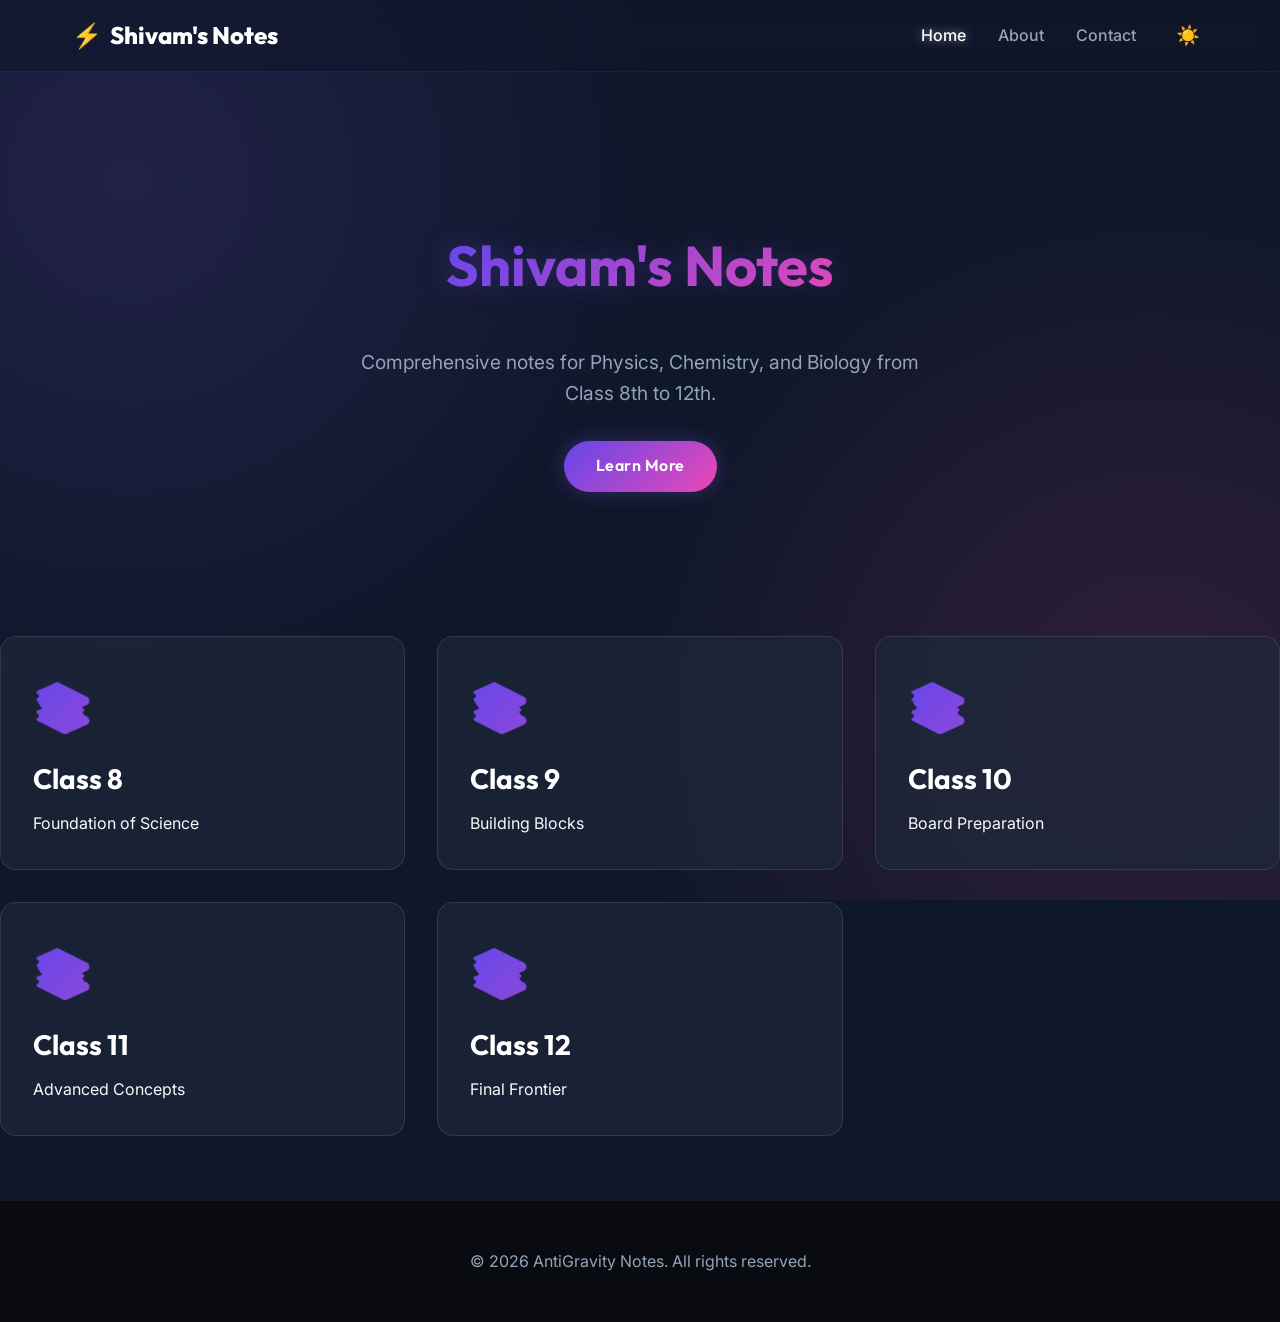
==== index.html @ c7ceaab6 "Add files via upload" ====
<!DOCTYPE html>
<html lang="en">

<head>
    <meta charset="UTF-8">
    <meta name="viewport" content="width=device-width, initial-scale=1.0">
    <title>Shivam's Notes | Class 8-12</title>
    <link rel="stylesheet" href="style.css">
    <link href="https://fonts.googleapis.com/css2?family=Outfit:wght@400;700&family=Inter:wght@400;600&display=swap"
        rel="stylesheet">
</head>

<body>
    <header>
        <div class="container">
            <nav>
                <a href="#" class="logo">
                    <span>⚡</span> Shivam's Notes
                </a>
                <div class="nav-links">
                    <a href="#" class="active">Home</a>
                    <a href="#about">About</a>
                    <a href="#contact">Contact</a>
                    <button id="theme-toggle" class="btn-icon" aria-label="Toggle Dark Mode">
                        ☀️
                    </button>
                </div>
            </nav>
        </div>
    </header>

    <main id="main-content" class="container fade-in">
        <!-- Content injected by script.js -->
        <div class="hero">
            <h1>Loading Knowledge...</h1>
        </div>
    </main>

    <footer>
        <div class="container">
            <p>&copy; 2026 AntiGravity Notes. All rights reserved.</p>
        </div>
    </footer>

    <script src="data.js"></script>
    <script>
        // Ensure data loads before main script uses it
        // data.js assigns to 'appData' global variable
    </script>
    <script src="script.js"></script>
</body>

</html>
---- style.css ----
:root {
    /* Color Palette - Premium & Vibrant */
    --primary-hue: 250;
    /* Deep Purple/Blue */
    --secondary-hue: 320;
    /* Pinkish/Magenta */
    --accent-hue: 190;
    /* Cyan/Teal */

    --bg-color: #0f172a;
    /* Dark Slate */
    --text-color: #f8fafc;
    --text-muted: #94a3b8;

    --primary: hsl(var(--primary-hue), 80%, 60%);
    --secondary: hsl(var(--secondary-hue), 80%, 60%);
    --accent: hsl(var(--accent-hue), 80%, 60%);

    --card-bg: rgba(30, 41, 59, 0.7);
    --card-border: rgba(255, 255, 255, 0.1);
    --glass-bg: rgba(15, 23, 42, 0.6);
    --glass-border: rgba(255, 255, 255, 0.05);

    --gradient-main: linear-gradient(135deg, var(--primary), var(--secondary));
    --gradient-hover: linear-gradient(135deg, var(--secondary), var(--primary));

    --font-heading: 'Outfit', sans-serif;
    --font-body: 'Inter', sans-serif;

    --transition-speed: 0.3s;
    --radius-lg: 1rem;
    --radius-md: 0.75rem;
    --shadow-lg: 0 10px 30px -10px rgba(0, 0, 0, 0.5);
    --shadow-glow: 0 0 20px rgba(139, 92, 246, 0.3);
}

body.light-mode {
    --bg-color: #f8fafc;
    /* Light Slate */
    --text-color: #1e293b;
    --text-muted: #64748b;

    --card-bg: rgba(255, 255, 255, 0.8);
    --card-border: rgba(0, 0, 0, 0.1);
    --glass-bg: rgba(255, 255, 255, 0.7);
    --glass-border: rgba(0, 0, 0, 0.05);

    --shadow-lg: 0 10px 30px -10px rgba(0, 0, 0, 0.1);
    --shadow-glow: 0 0 20px rgba(139, 92, 246, 0.15);
}

body.light-mode h1,
body.light-mode h2,
body.light-mode h3,
body.light-mode h4,
body.light-mode h5,
body.light-mode h6 {
    color: #0f172a;
    background: none;
    -webkit-text-fill-color: initial;
    text-shadow: none;
}

body.light-mode .nav-links a:hover,
body.light-mode .nav-links a.active {
    color: var(--primary);
    text-shadow: none;
}

body.light-mode .logo {
    color: var(--primary);
}

* {
    margin: 0;
    padding: 0;
    box-sizing: border-box;
}

body {
    font-family: var(--font-body);
    background-color: var(--bg-color);
    color: var(--text-color);
    line-height: 1.6;
    overflow-x: hidden;
    min-height: 100vh;
    background-image:
        radial-gradient(circle at 10% 20%, rgba(139, 92, 246, 0.15) 0%, transparent 40%),
        radial-gradient(circle at 90% 80%, rgba(236, 72, 153, 0.15) 0%, transparent 40%);
    background-attachment: fixed;
}

/* Typography */
h1,
h2,
h3,
h4,
h5,
h6 {
    font-family: var(--font-heading);
    font-weight: 700;
    line-height: 1.2;
    margin-bottom: 1rem;
    color: #fff;
}

h1 {
    font-size: 3.5rem;
    background: var(--gradient-main);
    -webkit-background-clip: text;
    background-clip: text;
    -webkit-text-fill-color: transparent;
    text-shadow: 0 0 30px rgba(139, 92, 246, 0.3);
}

h2 {
    font-size: 2.5rem;
}

h3 {
    font-size: 1.75rem;
}

a {
    text-decoration: none;
    color: inherit;
    transition: var(--transition-speed);
}

ul {
    list-style: none;
}

/* Utilities */
.container {
    max-width: 1200px;
    margin: 0 auto;
    padding: 0 2rem;
}

.btn {
    display: inline-block;
    padding: 0.8rem 2rem;
    border-radius: 2rem;
    font-weight: 600;
    cursor: pointer;
    transition: all var(--transition-speed) ease;
    border: none;
    font-family: var(--font-heading);
    letter-spacing: 0.5px;
}

.btn-primary {
    background: var(--gradient-main);
    color: white;
    box-shadow: var(--shadow-glow);
}

.btn-primary:hover {
    transform: translateY(-2px);
    box-shadow: 0 0 30px rgba(139, 92, 246, 0.5);
}

.btn-outline {
    background: transparent;
    border: 2px solid var(--primary);
    color: var(--primary);
}

.btn-outline:hover {
    background: rgba(139, 92, 246, 0.1);
    color: white;
    border-color: white;
}

/* Header */
header {
    background: var(--glass-bg);
    backdrop-filter: blur(12px);
    border-bottom: 1px solid var(--glass-border);
    position: sticky;
    top: 0;
    z-index: 1000;
    padding: 1rem 0;
}

nav {
    display: flex;
    justify-content: space-between;
    align-items: center;
}

.logo {
    font-family: var(--font-heading);
    font-size: 1.5rem;
    font-weight: 800;
    color: white;
    display: flex;
    align-items: center;
    gap: 0.5rem;
}

.logo span {
    color: var(--primary);
}

.nav-links {
    display: flex;
    gap: 2rem;
    align-items: center;
}

.btn-icon {
    background: transparent;
    border: none;
    color: var(--text-color);
    font-size: 1.2rem;
    cursor: pointer;
    padding: 0.5rem;
    border-radius: 50%;
    transition: var(--transition-speed);
    display: flex;
    align-items: center;
    justify-content: center;
}

.btn-icon:hover {
    background: rgba(255, 255, 255, 0.1);
    color: var(--primary);
}

body.light-mode .btn-icon:hover {
    background: rgba(0, 0, 0, 0.05);
}

.nav-links a {
    color: var(--text-muted);
    font-weight: 500;
}

.nav-links a:hover,
.nav-links a.active {
    color: white;
    text-shadow: 0 0 10px rgba(255, 255, 255, 0.5);
}

/* Main Layout */
main {
    padding: 4rem 0;
    min-height: calc(100vh - 80px - 200px);
    /* header - footer */
}

/* Home Section */
.hero {
    text-align: center;
    padding: 6rem 0;
    display: flex;
    flex-direction: column;
    align-items: center;
    gap: 2rem;
}

.hero p {
    font-size: 1.2rem;
    color: var(--text-muted);
    max-width: 600px;
}

/* Grid System */
.grid {
    display: grid;
    grid-template-columns: repeat(auto-fit, minmax(300px, 1fr));
    gap: 2rem;
    margin-top: 3rem;
}

/* Cards */
.card {
    background: var(--card-bg);
    border: 1px solid var(--card-border);
    border-radius: var(--radius-lg);
    padding: 2rem;
    transition: all var(--transition-speed) ease;
    cursor: pointer;
    position: relative;
    overflow: hidden;
    backdrop-filter: blur(10px);
}

.card::before {
    content: '';
    position: absolute;
    top: 0;
    left: 0;
    width: 100%;
    height: 100%;
    background: linear-gradient(45deg, transparent, rgba(255, 255, 255, 0.03), transparent);
    transform: translateX(-100%);
    transition: 0.5s;
}

.card:hover::before {
    transform: translateX(100%);
}

.card:hover {
    transform: translateY(-10px);
    border-color: var(--primary);
    box-shadow: var(--shadow-glow);
}

.card-icon {
    font-size: 3rem;
    margin-bottom: 1rem;
    background: var(--gradient-main);
    -webkit-background-clip: text;
    background-clip: text;
    -webkit-text-fill-color: transparent;
}

/* Animations */
@keyframes fadeIn {
    from {
        opacity: 0;
        transform: translateY(20px);
    }

    to {
        opacity: 1;
        transform: translateY(0);
    }
}

.fade-in {
    animation: fadeIn 0.6s ease forwards;
}

/* Views */
.view {
    display: none;
}

.view.active {
    display: block;
}

/* Subjects Grid */
.subjects-grid {
    display: grid;
    grid-template-columns: repeat(auto-fit, minmax(250px, 1fr));
    gap: 2rem;
}

.subject-card {
    text-align: center;
    padding: 3rem 2rem;
}

/* Footer */
footer {
    background: rgba(10, 10, 15, 0.9);
    padding: 3rem 0;
    text-align: center;
    border-top: 1px solid var(--glass-border);
    color: var(--text-muted);
}

/* Responsive */
@media (max-width: 768px) {
    h1 {
        font-size: 2.5rem;
    }

    .grid {
        grid-template-columns: 1fr;
    }

    .nav-links {
        display: none;
    }

    /* Mobile menu simplified for now */
}
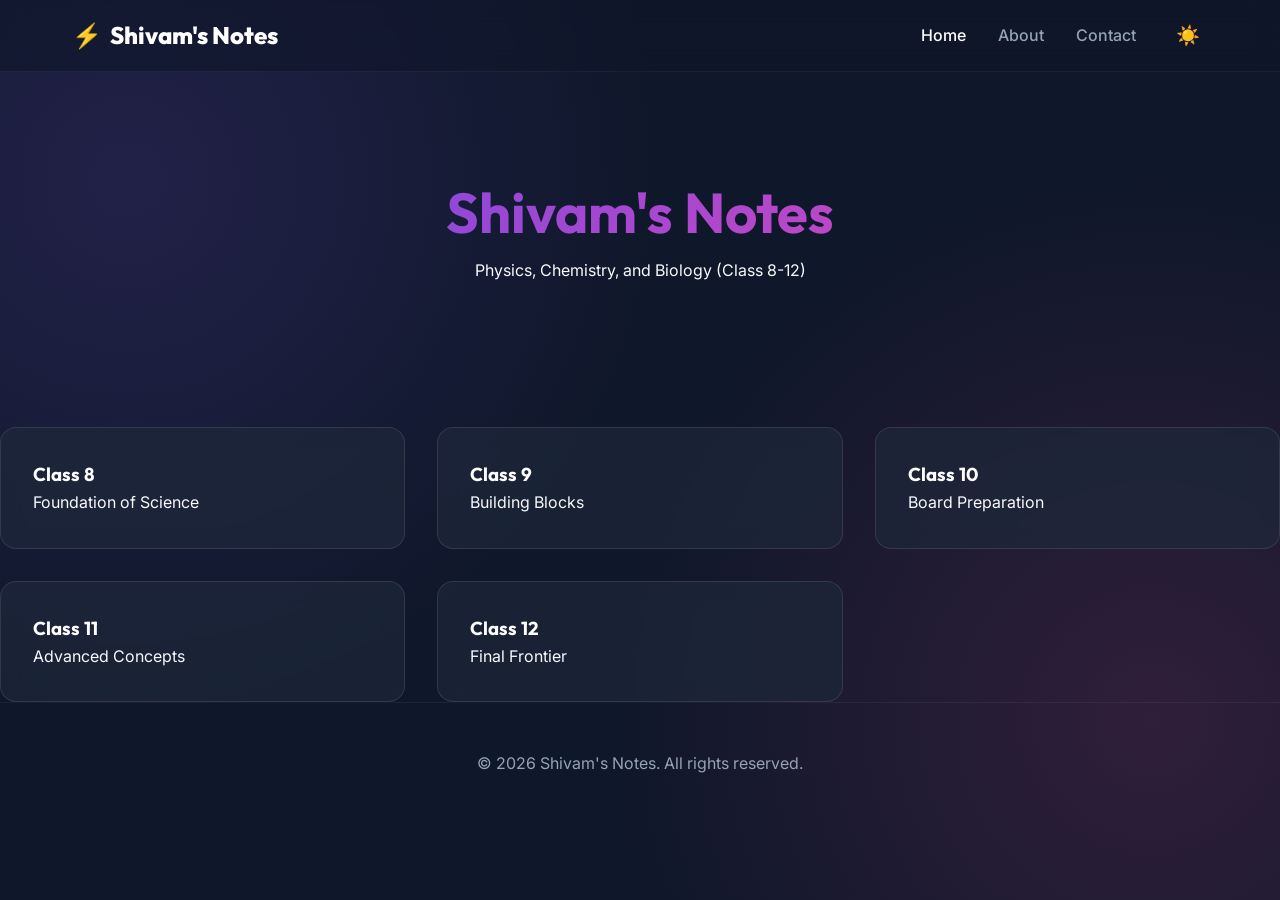
==== commit 688759f7: "Add files via upload" ====
--- a/index.html
+++ b/index.html
@@ -1,15 +1,12 @@
 <!DOCTYPE html>
 <html lang="en">
-
 <head>
     <meta charset="UTF-8">
     <meta name="viewport" content="width=device-width, initial-scale=1.0">
     <title>Shivam's Notes | Class 8-12</title>
     <link rel="stylesheet" href="style.css">
-    <link href="https://fonts.googleapis.com/css2?family=Outfit:wght@400;700&family=Inter:wght@400;600&display=swap"
-        rel="stylesheet">
+    <link href="https://fonts.googleapis.com/css2?family=Outfit:wght@400;700&family=Inter:wght@400;600&display=swap" rel="stylesheet">
 </head>
-
 <body>
     <header>
         <div class="container">
@@ -30,7 +27,6 @@
     </header>
 
     <main id="main-content" class="container fade-in">
-        <!-- Content injected by script.js -->
         <div class="hero">
             <h1>Loading Knowledge...</h1>
         </div>
@@ -38,16 +34,11 @@
 
     <footer>
         <div class="container">
-            <p>&copy; 2026 AntiGravity Notes. All rights reserved.</p>
+            <p>&copy; 2026 Shivam's Notes. All rights reserved.</p>
         </div>
     </footer>
 
     <script src="data.js"></script>
-    <script>
-        // Ensure data loads before main script uses it
-        // data.js assigns to 'appData' global variable
-    </script>
     <script src="script.js"></script>
 </body>
-
 </html>
--- a/style.css
+++ b/style.css
@@ -1,384 +1,81 @@
 :root {
-    /* Color Palette - Premium & Vibrant */
     --primary-hue: 250;
-    /* Deep Purple/Blue */
     --secondary-hue: 320;
-    /* Pinkish/Magenta */
     --accent-hue: 190;
-    /* Cyan/Teal */
-
     --bg-color: #0f172a;
-    /* Dark Slate */
     --text-color: #f8fafc;
     --text-muted: #94a3b8;
-
     --primary: hsl(var(--primary-hue), 80%, 60%);
     --secondary: hsl(var(--secondary-hue), 80%, 60%);
     --accent: hsl(var(--accent-hue), 80%, 60%);
-
     --card-bg: rgba(30, 41, 59, 0.7);
     --card-border: rgba(255, 255, 255, 0.1);
     --glass-bg: rgba(15, 23, 42, 0.6);
     --glass-border: rgba(255, 255, 255, 0.05);
-
     --gradient-main: linear-gradient(135deg, var(--primary), var(--secondary));
-    --gradient-hover: linear-gradient(135deg, var(--secondary), var(--primary));
-
     --font-heading: 'Outfit', sans-serif;
     --font-body: 'Inter', sans-serif;
-
     --transition-speed: 0.3s;
     --radius-lg: 1rem;
-    --radius-md: 0.75rem;
     --shadow-lg: 0 10px 30px -10px rgba(0, 0, 0, 0.5);
     --shadow-glow: 0 0 20px rgba(139, 92, 246, 0.3);
 }
 
 body.light-mode {
     --bg-color: #f8fafc;
-    /* Light Slate */
     --text-color: #1e293b;
     --text-muted: #64748b;
-
     --card-bg: rgba(255, 255, 255, 0.8);
     --card-border: rgba(0, 0, 0, 0.1);
     --glass-bg: rgba(255, 255, 255, 0.7);
     --glass-border: rgba(0, 0, 0, 0.05);
-
     --shadow-lg: 0 10px 30px -10px rgba(0, 0, 0, 0.1);
     --shadow-glow: 0 0 20px rgba(139, 92, 246, 0.15);
 }
 
-body.light-mode h1,
-body.light-mode h2,
-body.light-mode h3,
-body.light-mode h4,
-body.light-mode h5,
-body.light-mode h6 {
-    color: #0f172a;
-    background: none;
-    -webkit-text-fill-color: initial;
-    text-shadow: none;
-}
-
-body.light-mode .nav-links a:hover,
-body.light-mode .nav-links a.active {
-    color: var(--primary);
-    text-shadow: none;
-}
-
-body.light-mode .logo {
-    color: var(--primary);
-}
-
-* {
-    margin: 0;
-    padding: 0;
-    box-sizing: border-box;
-}
+* { margin: 0; padding: 0; box-sizing: border-box; }
 
 body {
     font-family: var(--font-body);
     background-color: var(--bg-color);
     color: var(--text-color);
     line-height: 1.6;
-    overflow-x: hidden;
     min-height: 100vh;
-    background-image:
-        radial-gradient(circle at 10% 20%, rgba(139, 92, 246, 0.15) 0%, transparent 40%),
-        radial-gradient(circle at 90% 80%, rgba(236, 72, 153, 0.15) 0%, transparent 40%);
+    background-image: radial-gradient(circle at 10% 20%, rgba(139, 92, 246, 0.15) 0%, transparent 40%), radial-gradient(circle at 90% 80%, rgba(236, 72, 153, 0.15) 0%, transparent 40%);
     background-attachment: fixed;
 }
 
-/* Typography */
-h1,
-h2,
-h3,
-h4,
-h5,
-h6 {
-    font-family: var(--font-heading);
-    font-weight: 700;
-    line-height: 1.2;
-    margin-bottom: 1rem;
-    color: #fff;
-}
+h1, h2, h3 { font-family: var(--font-heading); font-weight: 700; color: #fff; }
+body.light-mode h1, body.light-mode h2, body.light-mode h3 { color: #0f172a; background: none; -webkit-text-fill-color: initial; text-shadow: none; }
 
-h1 {
-    font-size: 3.5rem;
-    background: var(--gradient-main);
-    -webkit-background-clip: text;
-    background-clip: text;
-    -webkit-text-fill-color: transparent;
-    text-shadow: 0 0 30px rgba(139, 92, 246, 0.3);
-}
+h1 { font-size: 3.5rem; background: var(--gradient-main); -webkit-background-clip: text; background-clip: text; -webkit-text-fill-color: transparent; }
 
-h2 {
-    font-size: 2.5rem;
-}
+.container { max-width: 1200px; margin: 0 auto; padding: 0 2rem; }
 
-h3 {
-    font-size: 1.75rem;
-}
+header { background: var(--glass-bg); backdrop-filter: blur(12px); border-bottom: 1px solid var(--glass-border); position: sticky; top: 0; z-index: 1000; padding: 1rem 0; }
+nav { display: flex; justify-content: space-between; align-items: center; }
 
-a {
-    text-decoration: none;
-    color: inherit;
-    transition: var(--transition-speed);
-}
+.logo { font-family: var(--font-heading); font-size: 1.5rem; font-weight: 800; color: white; display: flex; align-items: center; gap: 0.5rem; text-decoration: none; }
+body.light-mode .logo { color: var(--primary); }
 
-ul {
-    list-style: none;
-}
+.nav-links { display: flex; gap: 2rem; align-items: center; }
+.nav-links a { color: var(--text-muted); font-weight: 500; text-decoration: none; }
+.nav-links a:hover, .nav-links a.active { color: white; }
+body.light-mode .nav-links a:hover, body.light-mode .nav-links a.active { color: var(--primary); }
 
-/* Utilities */
-.container {
-    max-width: 1200px;
-    margin: 0 auto;
-    padding: 0 2rem;
-}
+.btn-icon { background: transparent; border: none; font-size: 1.2rem; cursor: pointer; padding: 0.5rem; border-radius: 50%; transition: 0.3s; }
+.btn-icon:hover { background: rgba(255, 255, 255, 0.1); }
 
-.btn {
-    display: inline-block;
-    padding: 0.8rem 2rem;
-    border-radius: 2rem;
-    font-weight: 600;
-    cursor: pointer;
-    transition: all var(--transition-speed) ease;
-    border: none;
-    font-family: var(--font-heading);
-    letter-spacing: 0.5px;
-}
+.hero { text-align: center; padding: 6rem 0; }
+.grid { display: grid; grid-template-columns: repeat(auto-fit, minmax(300px, 1fr)); gap: 2rem; margin-top: 3rem; }
 
-.btn-primary {
-    background: var(--gradient-main);
-    color: white;
-    box-shadow: var(--shadow-glow);
-}
+.card { background: var(--card-bg); border: 1px solid var(--card-border); border-radius: var(--radius-lg); padding: 2rem; transition: 0.3s; backdrop-filter: blur(10px); text-decoration: none; color: inherit; display: block; }
+.card:hover { transform: translateY(-10px); border-color: var(--primary); box-shadow: var(--shadow-glow); }
 
-.btn-primary:hover {
-    transform: translateY(-2px);
-    box-shadow: 0 0 30px rgba(139, 92, 246, 0.5);
-}
+.btn-primary { background: var(--gradient-main); color: white; padding: 0.8rem 2rem; border-radius: 2rem; text-decoration: none; font-weight: 600; display: inline-block; }
+.btn-outline { border: 2px solid var(--primary); color: var(--primary); padding: 0.6rem 1.5rem; border-radius: 2rem; text-decoration: none; display: inline-block; }
 
-.btn-outline {
-    background: transparent;
-    border: 2px solid var(--primary);
-    color: var(--primary);
-}
+@keyframes fadeIn { from { opacity: 0; transform: translateY(20px); } to { opacity: 1; transform: translateY(0); } }
+.fade-in { animation: fadeIn 0.6s ease forwards; }
 
-.btn-outline:hover {
-    background: rgba(139, 92, 246, 0.1);
-    color: white;
-    border-color: white;
-}
-
-/* Header */
-header {
-    background: var(--glass-bg);
-    backdrop-filter: blur(12px);
-    border-bottom: 1px solid var(--glass-border);
-    position: sticky;
-    top: 0;
-    z-index: 1000;
-    padding: 1rem 0;
-}
-
-nav {
-    display: flex;
-    justify-content: space-between;
-    align-items: center;
-}
-
-.logo {
-    font-family: var(--font-heading);
-    font-size: 1.5rem;
-    font-weight: 800;
-    color: white;
-    display: flex;
-    align-items: center;
-    gap: 0.5rem;
-}
-
-.logo span {
-    color: var(--primary);
-}
-
-.nav-links {
-    display: flex;
-    gap: 2rem;
-    align-items: center;
-}
-
-.btn-icon {
-    background: transparent;
-    border: none;
-    color: var(--text-color);
-    font-size: 1.2rem;
-    cursor: pointer;
-    padding: 0.5rem;
-    border-radius: 50%;
-    transition: var(--transition-speed);
-    display: flex;
-    align-items: center;
-    justify-content: center;
-}
-
-.btn-icon:hover {
-    background: rgba(255, 255, 255, 0.1);
-    color: var(--primary);
-}
-
-body.light-mode .btn-icon:hover {
-    background: rgba(0, 0, 0, 0.05);
-}
-
-.nav-links a {
-    color: var(--text-muted);
-    font-weight: 500;
-}
-
-.nav-links a:hover,
-.nav-links a.active {
-    color: white;
-    text-shadow: 0 0 10px rgba(255, 255, 255, 0.5);
-}
-
-/* Main Layout */
-main {
-    padding: 4rem 0;
-    min-height: calc(100vh - 80px - 200px);
-    /* header - footer */
-}
-
-/* Home Section */
-.hero {
-    text-align: center;
-    padding: 6rem 0;
-    display: flex;
-    flex-direction: column;
-    align-items: center;
-    gap: 2rem;
-}
-
-.hero p {
-    font-size: 1.2rem;
-    color: var(--text-muted);
-    max-width: 600px;
-}
-
-/* Grid System */
-.grid {
-    display: grid;
-    grid-template-columns: repeat(auto-fit, minmax(300px, 1fr));
-    gap: 2rem;
-    margin-top: 3rem;
-}
-
-/* Cards */
-.card {
-    background: var(--card-bg);
-    border: 1px solid var(--card-border);
-    border-radius: var(--radius-lg);
-    padding: 2rem;
-    transition: all var(--transition-speed) ease;
-    cursor: pointer;
-    position: relative;
-    overflow: hidden;
-    backdrop-filter: blur(10px);
-}
-
-.card::before {
-    content: '';
-    position: absolute;
-    top: 0;
-    left: 0;
-    width: 100%;
-    height: 100%;
-    background: linear-gradient(45deg, transparent, rgba(255, 255, 255, 0.03), transparent);
-    transform: translateX(-100%);
-    transition: 0.5s;
-}
-
-.card:hover::before {
-    transform: translateX(100%);
-}
-
-.card:hover {
-    transform: translateY(-10px);
-    border-color: var(--primary);
-    box-shadow: var(--shadow-glow);
-}
-
-.card-icon {
-    font-size: 3rem;
-    margin-bottom: 1rem;
-    background: var(--gradient-main);
-    -webkit-background-clip: text;
-    background-clip: text;
-    -webkit-text-fill-color: transparent;
-}
-
-/* Animations */
-@keyframes fadeIn {
-    from {
-        opacity: 0;
-        transform: translateY(20px);
-    }
-
-    to {
-        opacity: 1;
-        transform: translateY(0);
-    }
-}
-
-.fade-in {
-    animation: fadeIn 0.6s ease forwards;
-}
-
-/* Views */
-.view {
-    display: none;
-}
-
-.view.active {
-    display: block;
-}
-
-/* Subjects Grid */
-.subjects-grid {
-    display: grid;
-    grid-template-columns: repeat(auto-fit, minmax(250px, 1fr));
-    gap: 2rem;
-}
-
-.subject-card {
-    text-align: center;
-    padding: 3rem 2rem;
-}
-
-/* Footer */
-footer {
-    background: rgba(10, 10, 15, 0.9);
-    padding: 3rem 0;
-    text-align: center;
-    border-top: 1px solid var(--glass-border);
-    color: var(--text-muted);
-}
-
-/* Responsive */
-@media (max-width: 768px) {
-    h1 {
-        font-size: 2.5rem;
-    }
-
-    .grid {
-        grid-template-columns: 1fr;
-    }
-
-    .nav-links {
-        display: none;
-    }
-
-    /* Mobile menu simplified for now */
-}+footer { padding: 3rem 0; text-align: center; color: var(--text-muted); border-top: 1px solid var(--glass-border); }
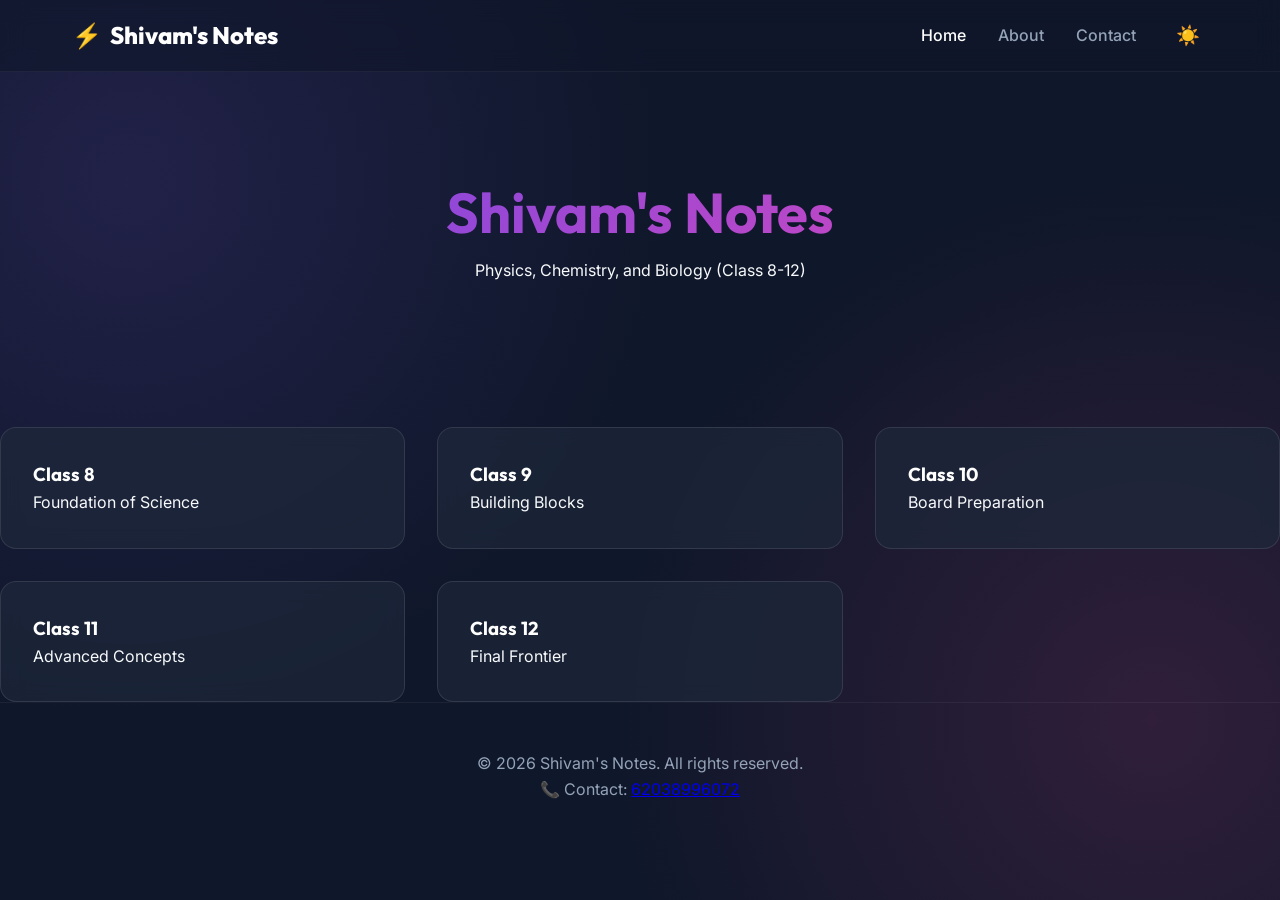
==== commit aa924389: "Update index.html" ====
--- a/index.html
+++ b/index.html
@@ -33,12 +33,14 @@
     </main>
 
     <footer>
-        <div class="container">
-            <p>&copy; 2026 Shivam's Notes. All rights reserved.</p>
-        </div>
-    </footer>
+    <div class="container">
+        <p>&copy; 2026 Shivam's Notes. All rights reserved.</p>
+        <p>📞 Contact: <a href="tel:62038996072">62038996072</a></p>
+    </div>
+</footer>
 
     <script src="data.js"></script>
     <script src="script.js"></script>
 </body>
-</html>+
+</html>
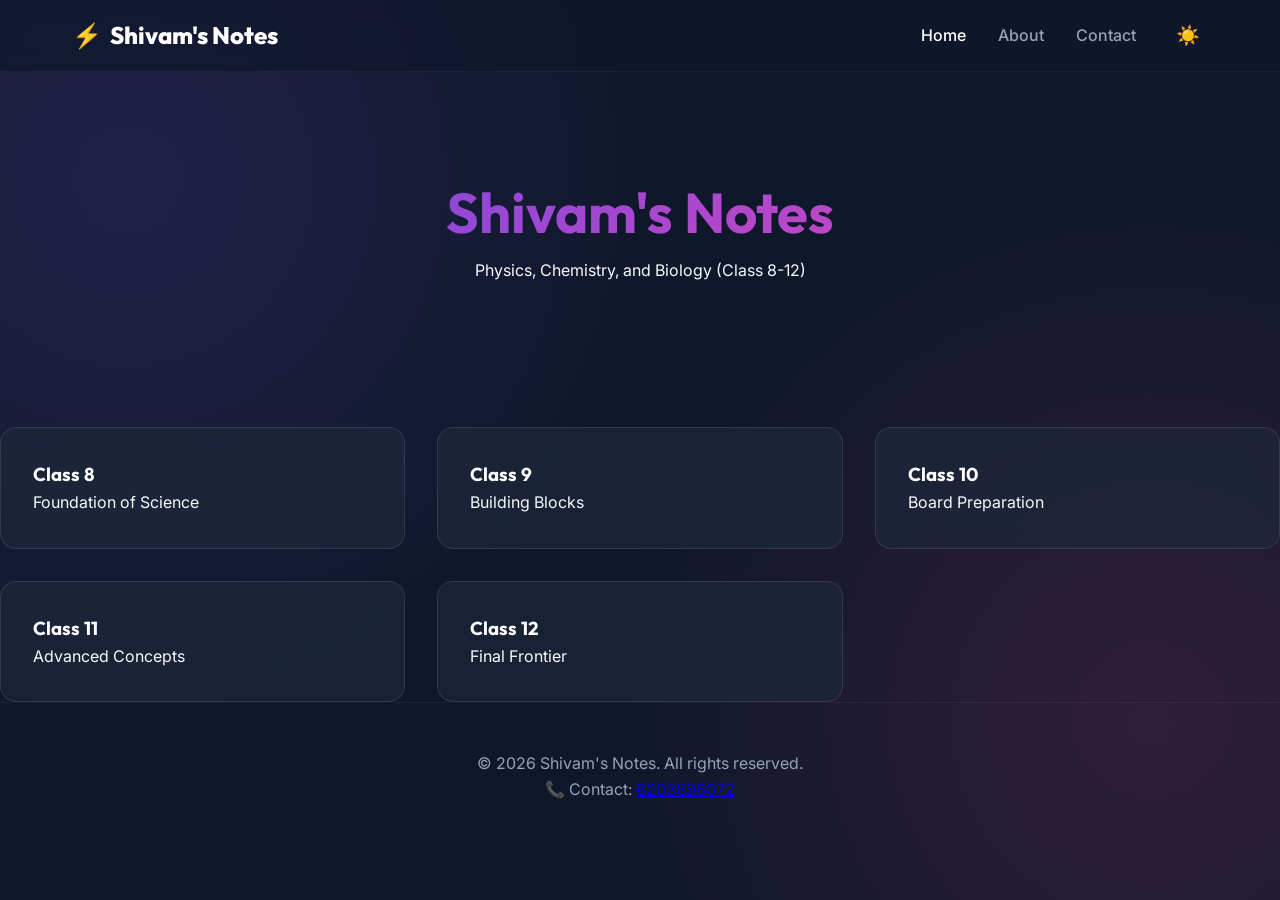
==== commit 086d2b8d: "Update index.html" ====
--- a/index.html
+++ b/index.html
@@ -35,7 +35,7 @@
     <footer>
     <div class="container">
         <p>&copy; 2026 Shivam's Notes. All rights reserved.</p>
-        <p>📞 Contact: <a href="tel:62038996072">62038996072</a></p>
+        <p>📞 Contact: <a href="tel:6203896072">6203896072</a></p>
     </div>
 </footer>
 
@@ -44,3 +44,4 @@
 </body>
 
 </html>
+
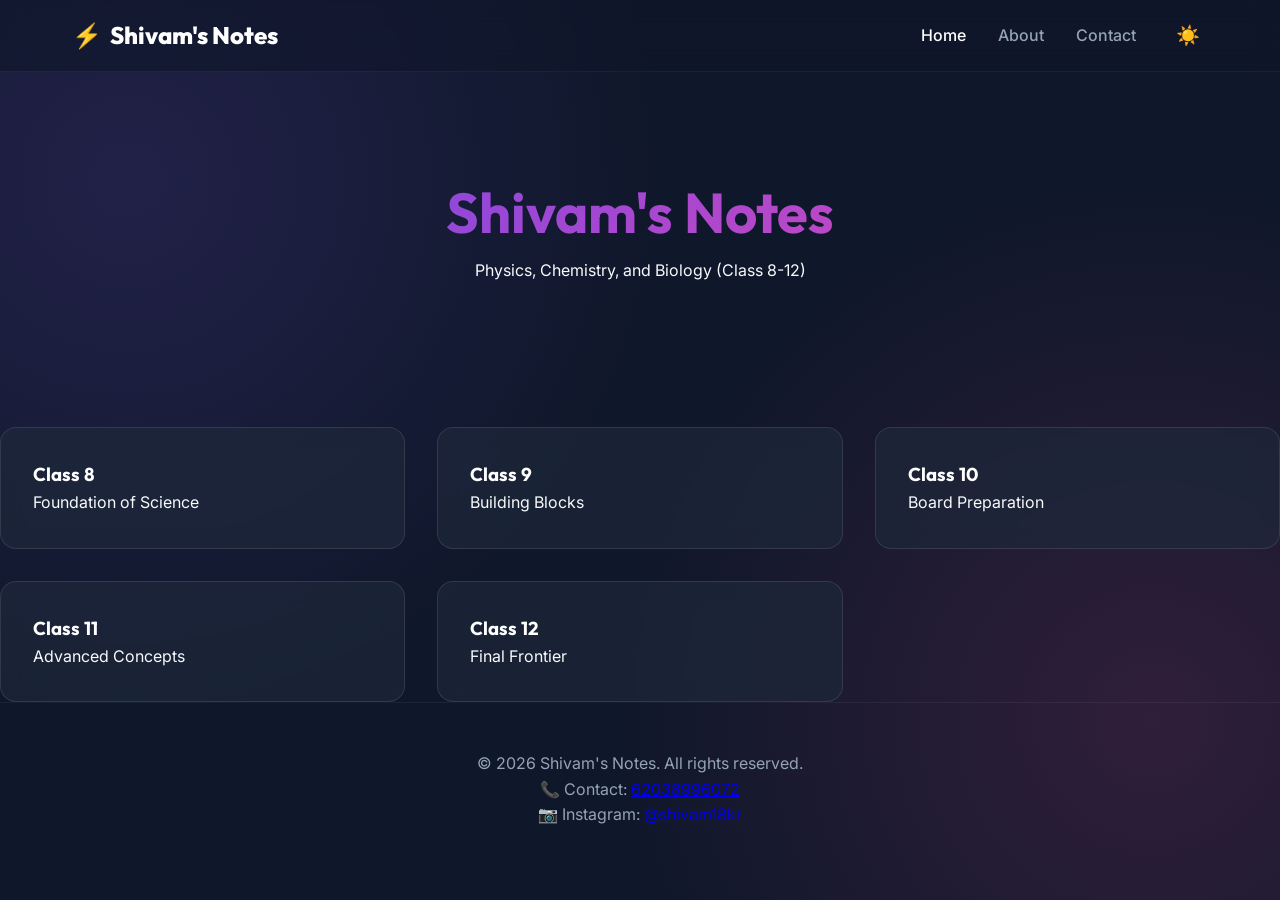
==== commit 3f6ba28f: "Update index.html" ====
--- a/index.html
+++ b/index.html
@@ -35,13 +35,18 @@
     <footer>
     <div class="container">
         <p>&copy; 2026 Shivam's Notes. All rights reserved.</p>
-        <p>📞 Contact: <a href="tel:6203896072">6203896072</a></p>
+        <p>📞 Contact: <a href="tel:62038996072">62038996072</a></p>
+        <p>📷 Instagram: 
+            <a href="https://instagram.com/shivam18kr" target="_blank">
+                @shivam18kr
+            </a>
+        </p>
     </div>
 </footer>
-
     <script src="data.js"></script>
     <script src="script.js"></script>
 </body>
 
 </html>
 
+
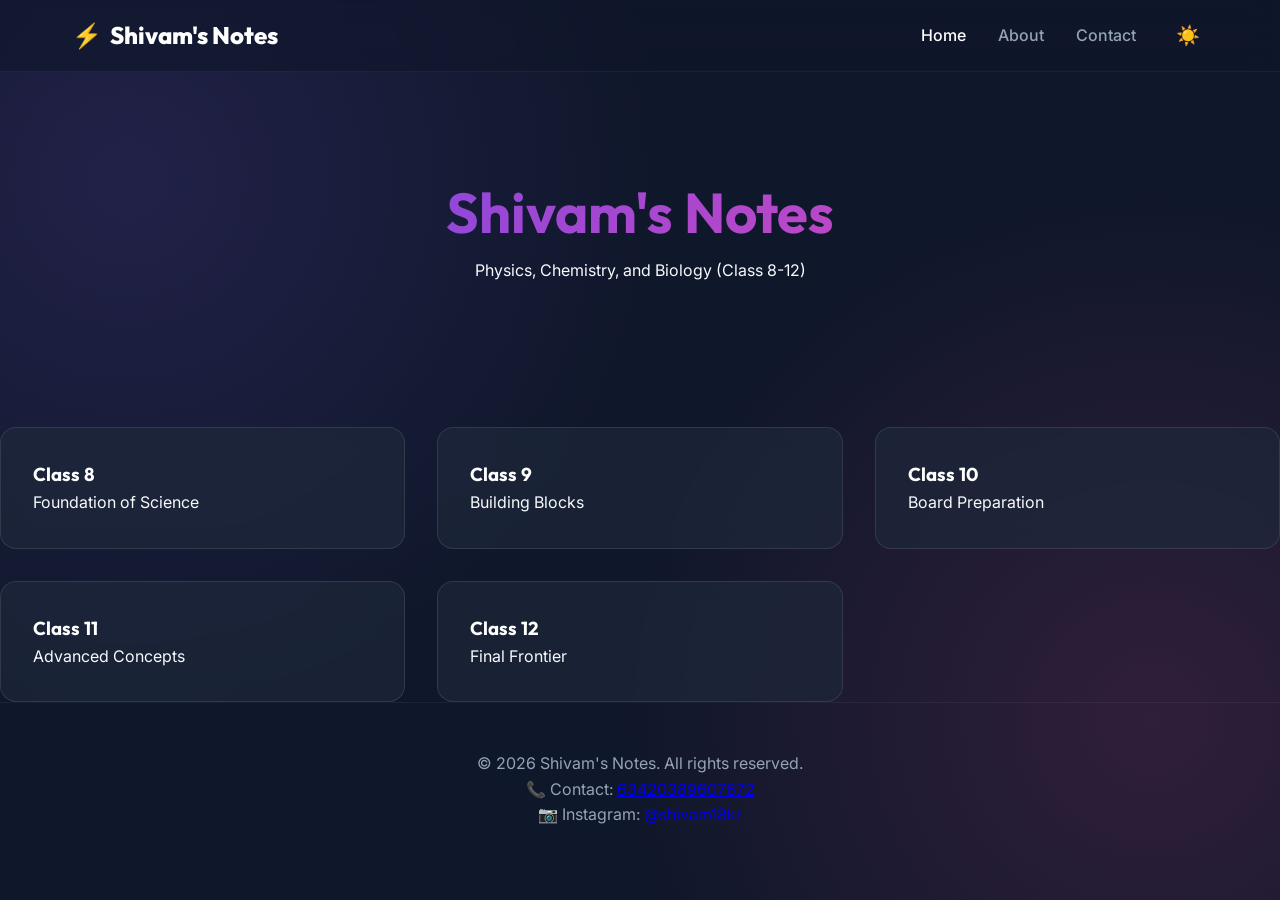
==== commit 26c4b9b6: "Fix contact number in index.html Updated contact number in the footer." ====
--- a/index.html
+++ b/index.html
@@ -35,7 +35,7 @@
     <footer>
     <div class="container">
         <p>&copy; 2026 Shivam's Notes. All rights reserved.</p>
-        <p>📞 Contact: <a href="tel:62038996072">62038996072</a></p>
+        <p>📞 Contact: <a href="tel:63420389607672">63420389607672</a></p>
         <p>📷 Instagram: 
             <a href="https://instagram.com/shivam18kr" target="_blank">
                 @shivam18kr
@@ -50,3 +50,4 @@
 </html>
 
 
+
